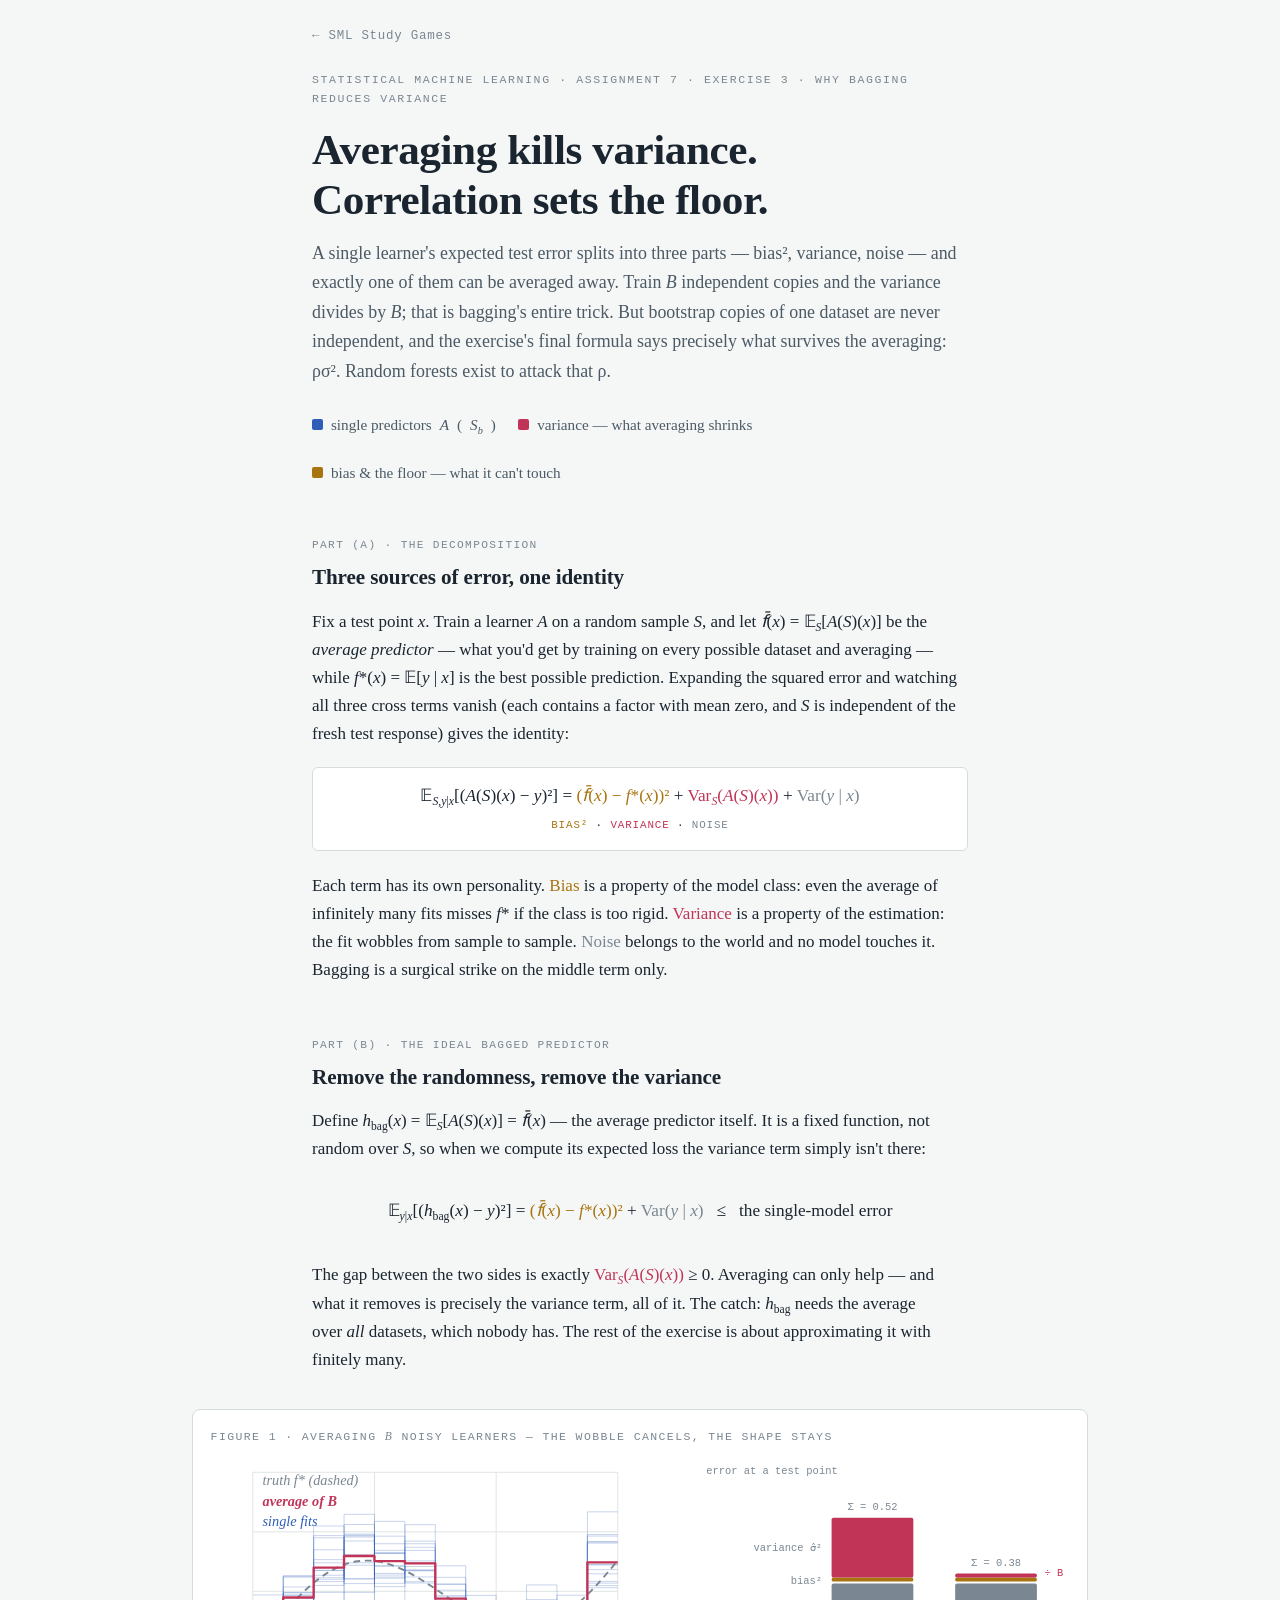
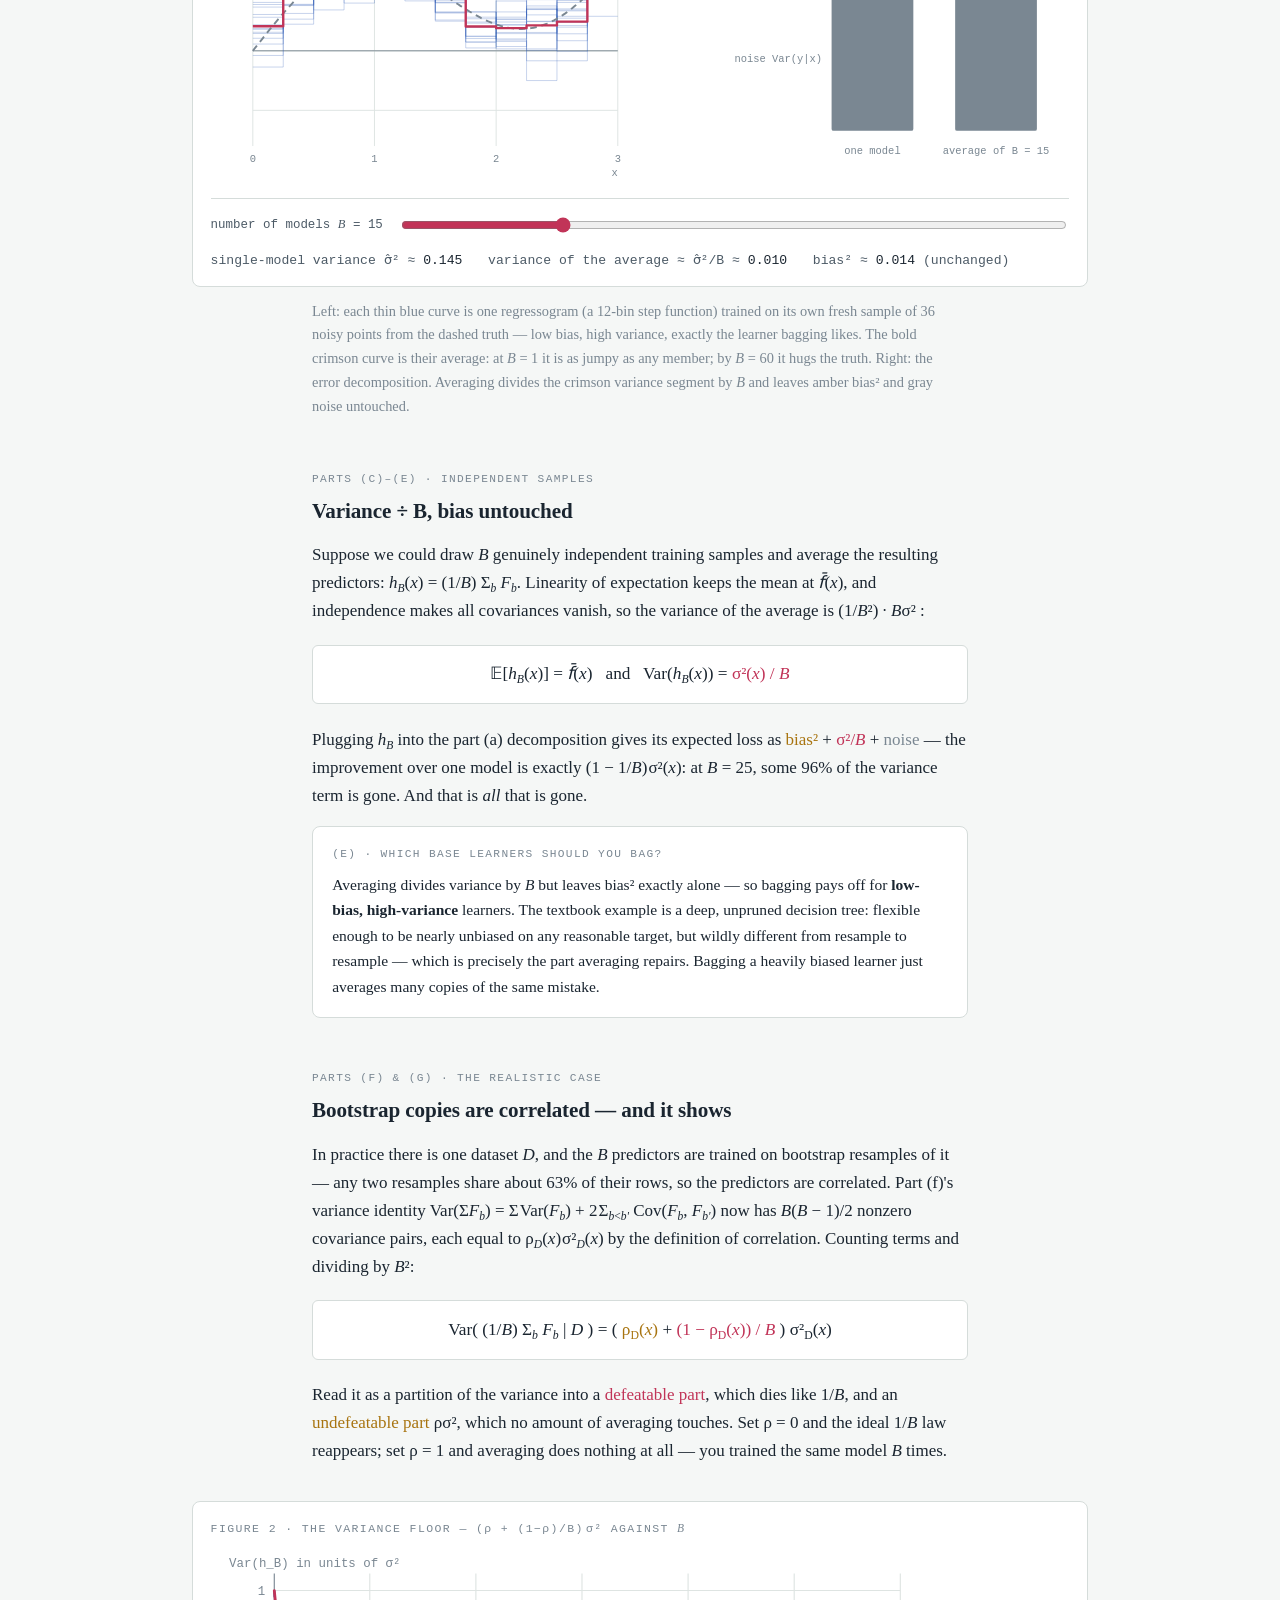
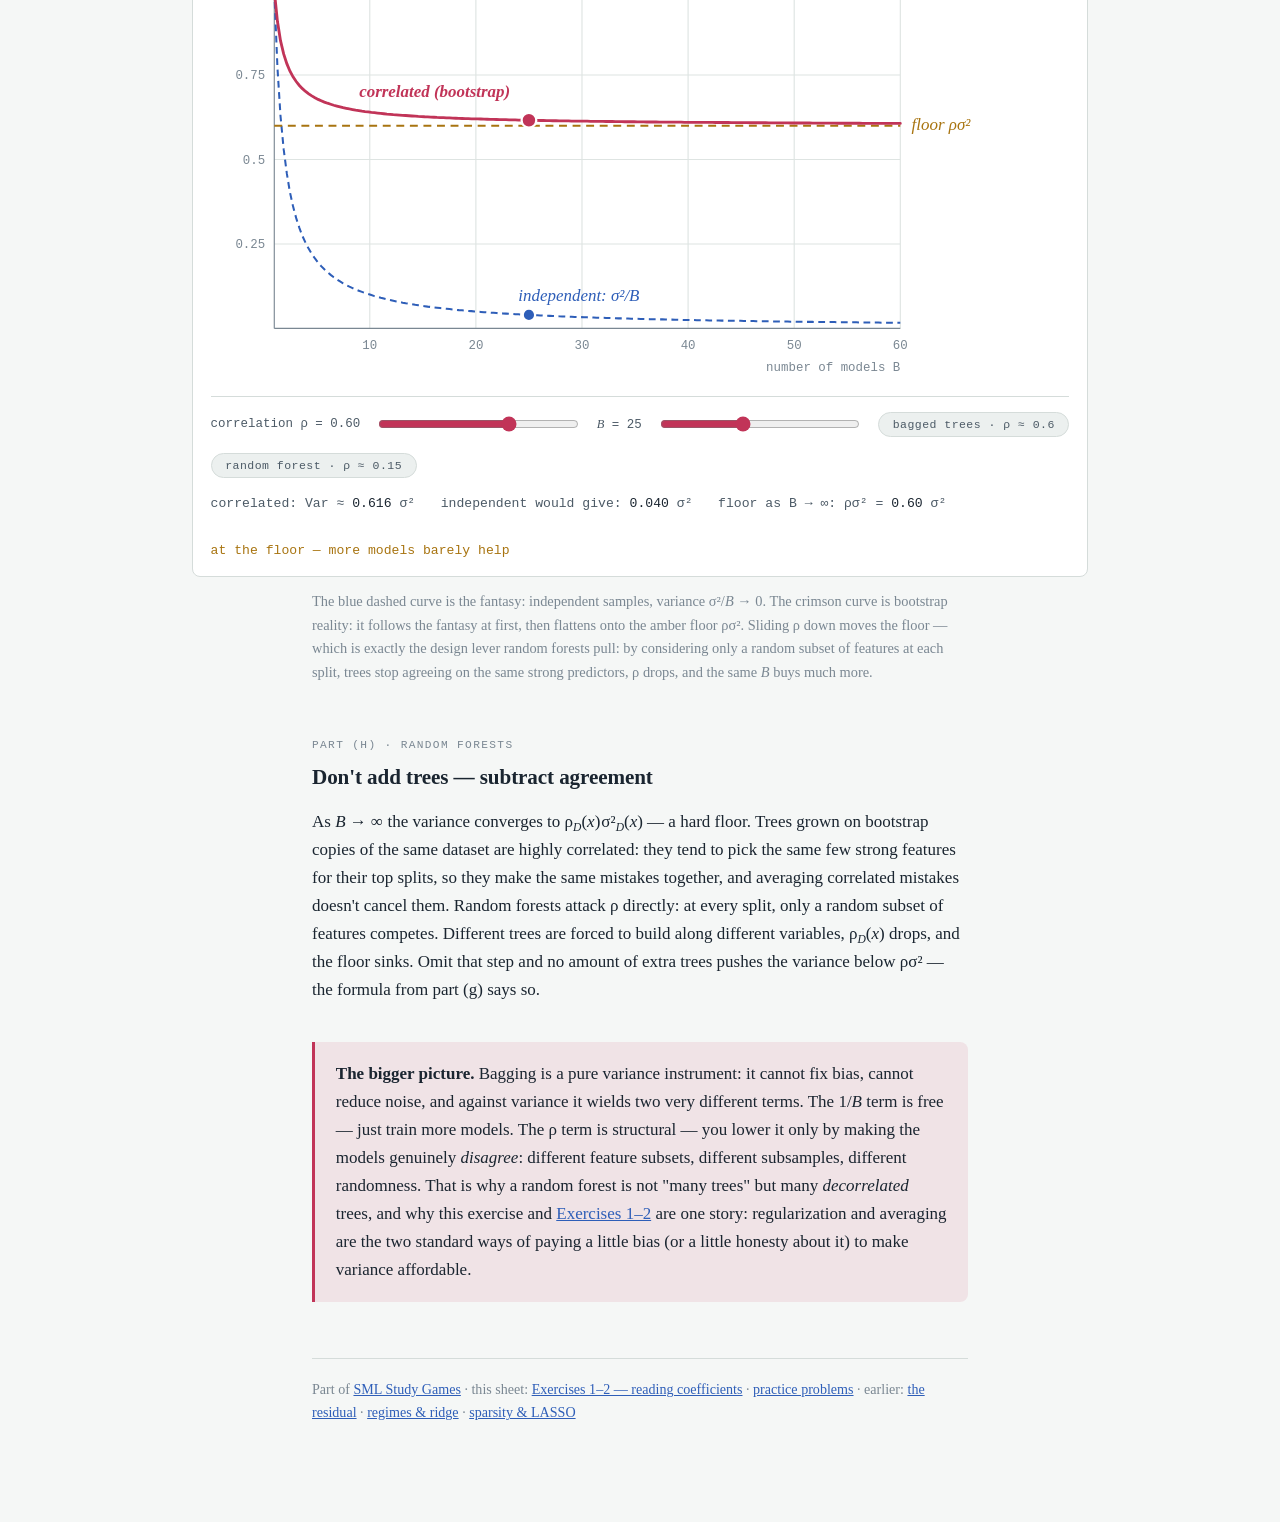
==== bagging.html @ aeeebf22 "Add Assignment 7 explainers: reading coefficients, bagging & variance, and a practice page - coeffic" ====
<!DOCTYPE html>
<html lang="en">
<head>
  <meta charset="UTF-8">
  <meta name="viewport" content="width=device-width, initial-scale=1.0">
  <link rel="icon" href="data:image/svg+xml,<svg xmlns='http://www.w3.org/2000/svg' viewBox='0 0 100 100'><text y='.9em' font-size='90'>🌲</text></svg>">
<title>Bagging &amp; Variance — Why Averaging Works</title>
<style>
  :root {
    --surface: #F5F7F6;
    --surface-2: #ECF0EF;
    --ink: #1A2530;
    --ink-2: #4C5A66;
    --muted: #7A8792;
    --line: #D5DCDA;
    --blue: #2E5EB8;
    --blue-soft: rgba(46, 94, 184, 0.10);
    --crimson: #C13458;
    --crimson-soft: rgba(193, 52, 88, 0.10);
    --amber: #A87410;
    --amber-soft: rgba(168, 116, 16, 0.12);
    --grid: #DEE4E2;
    --card: #FFFFFF;
  }
  @media (prefers-color-scheme: dark) {
    :root {
      --surface: #131B22;
      --surface-2: #0E151B;
      --ink: #E8EDF1;
      --ink-2: #AEBAC4;
      --muted: #7E8B96;
      --line: #2B3843;
      --blue: #4A7BD0;
      --blue-soft: rgba(74, 123, 208, 0.16);
      --crimson: #D05578;
      --crimson-soft: rgba(208, 85, 120, 0.16);
      --amber: #BE8A2F;
      --amber-soft: rgba(190, 138, 47, 0.16);
      --grid: #223039;
      --card: #18222B;
    }
  }
  :root[data-theme="dark"] {
    --surface: #131B22;
    --surface-2: #0E151B;
    --ink: #E8EDF1;
    --ink-2: #AEBAC4;
    --muted: #7E8B96;
    --line: #2B3843;
    --blue: #4A7BD0;
    --blue-soft: rgba(74, 123, 208, 0.16);
    --crimson: #D05578;
    --crimson-soft: rgba(208, 85, 120, 0.16);
    --amber: #BE8A2F;
    --amber-soft: rgba(190, 138, 47, 0.16);
    --grid: #223039;
    --card: #18222B;
  }
  :root[data-theme="light"] {
    --surface: #F5F7F6;
    --surface-2: #ECF0EF;
    --ink: #1A2530;
    --ink-2: #4C5A66;
    --muted: #7A8792;
    --line: #D5DCDA;
    --blue: #2E5EB8;
    --blue-soft: rgba(46, 94, 184, 0.10);
    --crimson: #C13458;
    --crimson-soft: rgba(193, 52, 88, 0.10);
    --amber: #A87410;
    --amber-soft: rgba(168, 116, 16, 0.12);
    --grid: #DEE4E2;
    --card: #FFFFFF;
  }

  html { background: var(--surface); }
  body {
    font-family: Charter, "Bitstream Charter", Cambria, Georgia, serif;
    font-size: 17px;
    line-height: 1.65;
    color: var(--ink);
    background: var(--surface);
    margin: 0;
    padding: 0 1.25rem 6rem;
  }
  .prose { max-width: 41rem; margin: 0 auto; }
  .wide  { max-width: 56rem; margin: 2.2rem auto; }

  .eyebrow {
    font-family: ui-monospace, "SF Mono", Menlo, Consolas, monospace;
    font-size: 0.72rem;
    letter-spacing: 0.14em;
    text-transform: uppercase;
    color: var(--muted);
  }
  header.prose { padding-top: 4.5rem; }
  h1 {
    font-size: clamp(1.9rem, 5vw, 2.7rem);
    line-height: 1.15;
    font-weight: 700;
    margin: 0.5rem 0 0.9rem;
    text-wrap: balance;
    letter-spacing: -0.01em;
  }
  .lede { font-size: 1.12rem; color: var(--ink-2); margin: 0; text-wrap: pretty; }

  h2 {
    font-size: 1.32rem;
    font-weight: 700;
    margin: 3.2rem 0 0.8rem;
    letter-spacing: -0.005em;
    text-wrap: balance;
  }
  h2 .partref {
    font-family: ui-monospace, "SF Mono", Menlo, Consolas, monospace;
    font-size: 0.7rem;
    font-weight: 400;
    letter-spacing: 0.12em;
    text-transform: uppercase;
    color: var(--muted);
    display: block;
    margin-bottom: 0.35rem;
  }
  p { margin: 0 0 1.05rem; text-wrap: pretty; }
  a { color: var(--blue); }

  var, .mi {
    font-style: italic;
    font-family: Charter, "Bitstream Charter", Cambria, Georgia, serif;
    font-weight: 450;
  }
  sup, sub { font-size: 0.68em; line-height: 0; }

  .eq {
    font-size: 1.08rem;
    text-align: center;
    padding: 0.9rem 1rem;
    margin: 1.2rem 0 1.35rem;
    overflow-x: auto;
    white-space: nowrap;
  }
  .eq.boxed {
    background: var(--card);
    border: 1px solid var(--line);
    border-radius: 6px;
  }
  .eq .under {
    display: block;
    white-space: nowrap;
    font-family: ui-monospace, "SF Mono", Menlo, Consolas, monospace;
    font-size: 0.68rem;
    letter-spacing: 0.08em;
    text-transform: uppercase;
    margin-top: 0.4rem;
  }
  .b { color: var(--blue); }
  .c { color: var(--crimson); }
  .a { color: var(--amber); }
  .m { color: var(--muted); }

  .chips { display: flex; gap: 1.4rem; flex-wrap: wrap; margin: 1.6rem 0 0; }
  .chip {
    display: flex; align-items: baseline; gap: 0.5rem;
    font-size: 0.95rem; color: var(--ink-2);
  }
  .chip .dot { width: 0.72em; height: 0.72em; border-radius: 2px; flex: none; align-self: center; }
  .dot.b { background: var(--blue); }
  .dot.c { background: var(--crimson); }
  .dot.a { background: var(--amber); }

  figure { margin: 0; }
  .panel {
    background: var(--card);
    border: 1px solid var(--line);
    border-radius: 8px;
    padding: 1.1rem 1.1rem 0.9rem;
  }
  .fig-title {
    font-family: ui-monospace, "SF Mono", Menlo, Consolas, monospace;
    font-size: 0.72rem;
    letter-spacing: 0.12em;
    text-transform: uppercase;
    color: var(--muted);
    margin: 0 0 0.8rem;
  }
  .fig-title .tn { text-transform: none; }
  .fig-grid { display: grid; grid-template-columns: 1fr 1fr; gap: 1.4rem; }
  @media (max-width: 720px) { .fig-grid { grid-template-columns: 1fr; } }
  .fig-cell svg, .panel > svg { display: block; width: 100%; height: auto; }
  .axis-label {
    font-family: ui-monospace, "SF Mono", Menlo, Consolas, monospace;
    font-size: 11px;
    fill: var(--muted);
  }
  .svg-math { font-family: Charter, Cambria, Georgia, serif; font-style: italic; font-size: 15px; }

  .controls {
    display: flex; align-items: center; gap: 1rem; flex-wrap: wrap;
    margin-top: 1rem; padding-top: 0.9rem;
    border-top: 1px solid var(--line);
  }
  .controls label {
    font-family: ui-monospace, "SF Mono", Menlo, Consolas, monospace;
    font-size: 0.78rem; color: var(--ink-2);
  }
  input[type="range"] { flex: 1 1 8rem; min-width: 7rem; accent-color: var(--crimson); }
  input[type="range"]:focus-visible { outline: 2px solid var(--crimson); outline-offset: 2px; }
  button.preset {
    font-family: ui-monospace, "SF Mono", Menlo, Consolas, monospace;
    font-size: 0.72rem;
    letter-spacing: 0.04em;
    color: var(--ink-2);
    background: var(--surface-2);
    border: 1px solid var(--line);
    border-radius: 999px;
    padding: 0.32rem 0.85rem;
    cursor: pointer;
  }
  button.preset:hover, button.preset:focus-visible { border-color: var(--blue); color: var(--blue); }

  .readouts {
    display: flex; gap: 1.6rem; flex-wrap: wrap;
    font-family: ui-monospace, "SF Mono", Menlo, Consolas, monospace;
    font-size: 0.82rem;
    font-variant-numeric: tabular-nums;
    color: var(--ink-2);
    margin-top: 0.9rem;
  }
  .readouts b { font-weight: 400; color: var(--ink); }
  .flag { color: var(--crimson); opacity: 0; transition: opacity 0.25s; }
  .flag.amber { color: var(--amber); }
  .flag.on { opacity: 1; }
  @media (prefers-reduced-motion: reduce) { .flag { transition: none; } }

  figcaption {
    max-width: 41rem; margin: 0.8rem auto 0;
    font-size: 0.9rem; color: var(--muted); text-wrap: pretty;
  }

  .duo { display: grid; grid-template-columns: 1fr 1fr; gap: 1.1rem; margin: 1.4rem 0; }
  @media (max-width: 720px) { .duo { grid-template-columns: 1fr; } }
  .card {
    background: var(--card);
    border: 1px solid var(--line);
    border-radius: 8px;
    padding: 1.1rem 1.2rem;
    font-size: 0.97rem;
  }
  .card .tag {
    font-family: ui-monospace, "SF Mono", Menlo, Consolas, monospace;
    font-size: 0.7rem; letter-spacing: 0.12em; text-transform: uppercase;
    color: var(--muted); margin: 0 0 0.5rem;
  }
  .card p:last-child { margin-bottom: 0; }

  .takeaway {
    border-left: 3px solid var(--crimson);
    background: var(--crimson-soft);
    border-radius: 0 8px 8px 0;
    padding: 1.1rem 1.3rem;
    margin: 2.4rem 0 0;
  }
  .takeaway p { margin: 0; }

  .backlink {
    max-width: 41rem;
    margin: 1.6rem auto -3rem;
    font-family: ui-monospace, "SF Mono", Menlo, Consolas, monospace;
    font-size: 0.78rem;
    letter-spacing: 0.06em;
  }
  .backlink a { color: var(--muted); text-decoration: none; }
  .backlink a:hover, .backlink a:focus-visible { color: var(--blue); }
  footer.site {
    max-width: 41rem;
    margin: 3.5rem auto 0;
    padding-top: 1.2rem;
    border-top: 1px solid var(--line);
    font-size: 0.88rem;
    color: var(--muted);
  }
  footer.site a { color: var(--blue); }
</style>
</head>
<body>

<nav class="backlink"><a href="./">← SML Study Games</a></nav>

<header class="prose">
  <p class="eyebrow">Statistical Machine Learning · Assignment 7 · Exercise 3 · Why Bagging Reduces Variance</p>
  <h1>Averaging kills variance. Correlation sets the floor.</h1>
  <p class="lede">
    A single learner's expected test error splits into three parts — bias², variance, noise — and
    exactly one of them can be averaged away. Train <var>B</var> independent copies and the
    variance divides by <var>B</var>; that is bagging's entire trick. But bootstrap copies of one
    dataset are never independent, and the exercise's final formula says precisely what survives
    the averaging: ρσ². Random forests exist to attack that ρ.
  </p>
  <div class="chips">
    <span class="chip"><span class="dot b"></span>single predictors <var>A</var>(<var>S<sub>b</sub></var>)</span>
    <span class="chip"><span class="dot c"></span>variance — what averaging shrinks</span>
    <span class="chip"><span class="dot a"></span>bias &amp; the floor — what it can't touch</span>
  </div>
</header>

<section class="prose">
  <h2><span class="partref">Part (a) · the decomposition</span>Three sources of error, one identity</h2>
  <p>
    Fix a test point <var>x</var>. Train a learner <var>A</var> on a random sample <var>S</var>, and
    let <var>f̄</var>(<var>x</var>) = 𝔼<sub><var>S</var></sub>[<var>A</var>(<var>S</var>)(<var>x</var>)]
    be the <em>average predictor</em> — what you'd get by training on every possible dataset and
    averaging — while <var>f</var>*(<var>x</var>) = 𝔼[<var>y</var> | <var>x</var>] is the best
    possible prediction. Expanding the squared error and watching all three cross terms vanish
    (each contains a factor with mean zero, and <var>S</var> is independent of the fresh test
    response) gives the identity:
  </p>
  <p class="eq boxed">
    𝔼<sub><var>S</var>,<var>y</var>|<var>x</var></sub>[(<var>A</var>(<var>S</var>)(<var>x</var>) − <var>y</var>)²]
    &#61; <span class="a">(<var>f̄</var>(<var>x</var>) − <var>f</var>*(<var>x</var>))²</span>
    + <span class="c">Var<sub><var>S</var></sub>(<var>A</var>(<var>S</var>)(<var>x</var>))</span>
    + <span class="m">Var(<var>y</var> | <var>x</var>)</span>
    <span class="under"><span class="a">bias²</span> · <span class="c">variance</span> · <span class="m">noise</span></span>
  </p>
  <p>
    Each term has its own personality. <span class="a">Bias</span> is a property of the model
    class: even the average of infinitely many fits misses <var>f</var>* if the class is too rigid.
    <span class="c">Variance</span> is a property of the estimation: the fit wobbles from sample to
    sample. <span class="m">Noise</span> belongs to the world and no model touches it. Bagging is a
    surgical strike on the middle term only.
  </p>
</section>

<section class="prose">
  <h2><span class="partref">Part (b) · the ideal bagged predictor</span>Remove the randomness, remove the variance</h2>
  <p>
    Define <var>h</var><sub>bag</sub>(<var>x</var>) = 𝔼<sub><var>S</var></sub>[<var>A</var>(<var>S</var>)(<var>x</var>)] = <var>f̄</var>(<var>x</var>) —
    the average predictor itself. It is a fixed function, not random over <var>S</var>, so when we
    compute its expected loss the variance term simply isn't there:
  </p>
  <p class="eq">𝔼<sub><var>y</var>|<var>x</var></sub>[(<var>h</var><sub>bag</sub>(<var>x</var>) − <var>y</var>)²] &#61; <span class="a">(<var>f̄</var>(<var>x</var>) − <var>f</var>*(<var>x</var>))²</span> + <span class="m">Var(<var>y</var> | <var>x</var>)</span> &nbsp;&nbsp;≤&nbsp;&nbsp; the single-model error</p>
  <p>
    The gap between the two sides is exactly <span class="c">Var<sub><var>S</var></sub>(<var>A</var>(<var>S</var>)(<var>x</var>))</span> ≥ 0.
    Averaging can only help — and what it removes is precisely the variance term, all of it. The
    catch: <var>h</var><sub>bag</sub> needs the average over <em>all</em> datasets, which nobody
    has. The rest of the exercise is about approximating it with finitely many.
  </p>
</section>

<figure class="wide">
  <div class="panel">
    <p class="fig-title">Figure 1 · averaging <span class="tn"><var>B</var></span> noisy learners — the wobble cancels, the shape stays</p>
    <div class="fig-grid">
      <div class="fig-cell"><svg id="ens-svg" viewBox="0 0 440 340" role="img" aria-label="Many thin blue step-function fits to noisy data around a smooth dashed truth curve, with their bold crimson average much closer to the truth"></svg></div>
      <div class="fig-cell"><svg id="bar-svg" viewBox="0 0 440 340" role="img" aria-label="Stacked error bars for a single model versus the average of B models: noise and squared bias unchanged, the variance segment divided by B"></svg></div>
    </div>
    <div class="controls">
      <label for="bslider">number of models <var>B</var> = <span id="bval">15</span></label>
      <input type="range" id="bslider" min="1" max="60" step="1" value="15" aria-label="number of averaged models B">
    </div>
    <div class="readouts">
      <span>single-model variance σ̂² ≈ <b id="sig2val">–</b></span>
      <span>variance of the average ≈ σ̂²/B ≈ <b id="sigBval">–</b></span>
      <span>bias² ≈ <b id="bias2val">–</b> (unchanged)</span>
    </div>
  </div>
  <figcaption>
    Left: each thin blue curve is one regressogram (a 12-bin step function) trained on its own
    fresh sample of 36 noisy points from the dashed truth — low bias, high variance, exactly the
    learner bagging likes. The bold crimson curve is their average: at <var>B</var> = 1 it is as
    jumpy as any member; by <var>B</var> = 60 it hugs the truth. Right: the error decomposition.
    Averaging divides the crimson variance segment by <var>B</var> and leaves amber bias² and gray
    noise untouched.
  </figcaption>
</figure>

<section class="prose">
  <h2><span class="partref">Parts (c)–(e) · independent samples</span>Variance ÷ B, bias untouched</h2>
  <p>
    Suppose we could draw <var>B</var> genuinely independent training samples and average the
    resulting predictors: <var>h<sub>B</sub></var>(<var>x</var>) = (1/<var>B</var>) Σ<sub><var>b</var></sub> <var>F<sub>b</sub></var>.
    Linearity of expectation keeps the mean at <var>f̄</var>(<var>x</var>), and independence makes
    all covariances vanish, so the variance of the average is (1/<var>B</var>²) · <var>B</var>σ² :
  </p>
  <p class="eq boxed">
    𝔼[<var>h<sub>B</sub></var>(<var>x</var>)] &#61; <var>f̄</var>(<var>x</var>)
    &nbsp;&nbsp;and&nbsp;&nbsp;
    Var(<var>h<sub>B</sub></var>(<var>x</var>)) &#61; <span class="c">σ²(<var>x</var>) / <var>B</var></span>
  </p>
  <p>
    Plugging <var>h<sub>B</sub></var> into the part (a) decomposition gives its expected loss as
    <span class="a">bias²</span> + <span class="c">σ²/<var>B</var></span> + <span class="m">noise</span> —
    the improvement over one model is exactly (1 − 1/<var>B</var>)&#8202;σ²(<var>x</var>): at
    <var>B</var> = 25, some 96% of the variance term is gone. And that is <em>all</em> that is
    gone.
  </p>
  <div class="card">
    <p class="tag">(e) · which base learners should you bag?</p>
    <p>
      Averaging divides variance by <var>B</var> but leaves bias² exactly alone — so bagging pays
      off for <strong>low-bias, high-variance</strong> learners. The textbook example is a deep,
      unpruned decision tree: flexible enough to be nearly unbiased on any reasonable target, but
      wildly different from resample to resample — which is precisely the part averaging repairs.
      Bagging a heavily biased learner just averages many copies of the same mistake.
    </p>
  </div>
</section>

<section class="prose">
  <h2><span class="partref">Parts (f) &amp; (g) · the realistic case</span>Bootstrap copies are correlated — and it shows</h2>
  <p>
    In practice there is one dataset <var>D</var>, and the <var>B</var> predictors are trained on
    bootstrap resamples of it — any two resamples share about 63% of their rows, so the predictors
    are correlated. Part (f)'s variance identity
    Var(Σ<var>F<sub>b</sub></var>) = Σ&#8202;Var(<var>F<sub>b</sub></var>) + 2&#8202;Σ<sub><var>b</var>&lt;<var>b'</var></sub> Cov(<var>F<sub>b</sub></var>, <var>F<sub>b'</sub></var>)
    now has <var>B</var>(<var>B</var> − 1)/2 nonzero covariance pairs, each equal to
    ρ<sub><var>D</var></sub>(<var>x</var>)&#8202;σ²<sub><var>D</var></sub>(<var>x</var>) by the definition of correlation.
    Counting terms and dividing by <var>B</var>²:
  </p>
  <p class="eq boxed">
    Var( (1/<var>B</var>) Σ<sub><var>b</var></sub> <var>F<sub>b</sub></var> | <var>D</var> )
    &#61; ( <span class="a">ρ<sub>D</sub>(<var>x</var>)</span> + <span class="c">(1 − ρ<sub>D</sub>(<var>x</var>)) / <var>B</var></span> ) σ²<sub>D</sub>(<var>x</var>)
  </p>
  <p>
    Read it as a partition of the variance into a <span class="c">defeatable part</span>, which
    dies like 1/<var>B</var>, and an <span class="a">undefeatable part</span> ρσ², which no amount
    of averaging touches. Set ρ = 0 and the ideal 1/<var>B</var> law reappears; set ρ = 1 and
    averaging does nothing at all — you trained the same model <var>B</var> times.
  </p>
</section>

<figure class="wide">
  <div class="panel">
    <p class="fig-title">Figure 2 · the variance floor — <span class="tn">(ρ + (1−ρ)/B)&#8202;σ²</span> against <span class="tn"><var>B</var></span></p>
    <svg id="floor-svg" viewBox="0 0 760 380" role="img" aria-label="Variance of the bagged average against the number of models: the crimson correlated curve flattens onto an amber dashed floor at rho sigma squared, while the blue dashed independent curve continues toward zero"></svg>
    <div class="controls">
      <label for="rhoslider">correlation ρ = <span id="rhoval">0.60</span></label>
      <input type="range" id="rhoslider" min="0" max="0.9" step="0.05" value="0.6" aria-label="correlation between predictors">
      <label for="b2slider"><var>B</var> = <span id="b2val">25</span></label>
      <input type="range" id="b2slider" min="1" max="60" step="1" value="25" aria-label="number of models B">
      <button class="preset" id="preTrees">bagged trees · ρ ≈ 0.6</button>
      <button class="preset" id="preForest">random forest · ρ ≈ 0.15</button>
    </div>
    <div class="readouts">
      <span>correlated: Var ≈ <b id="corrval">–</b> σ²</span>
      <span>independent would give: <b id="indval">–</b> σ²</span>
      <span>floor as B → ∞: ρσ² = <b id="floorval">–</b> σ²</span>
      <span class="flag amber" id="floorflag">at the floor — more models barely help</span>
    </div>
  </div>
  <figcaption>
    The blue dashed curve is the fantasy: independent samples, variance σ²/<var>B</var> → 0. The
    crimson curve is bootstrap reality: it follows the fantasy at first, then flattens onto the
    amber floor ρσ². Sliding ρ down moves the floor — which is exactly the design lever random
    forests pull: by considering only a random subset of features at each split, trees stop
    agreeing on the same strong predictors, ρ drops, and the same <var>B</var> buys much more.
  </figcaption>
</figure>

<section class="prose">
  <h2><span class="partref">Part (h) · random forests</span>Don't add trees — subtract agreement</h2>
  <p>
    As <var>B</var> → ∞ the variance converges to ρ<sub><var>D</var></sub>(<var>x</var>)&#8202;σ²<sub><var>D</var></sub>(<var>x</var>) —
    a hard floor. Trees grown on bootstrap copies of the same dataset are highly correlated: they
    tend to pick the same few strong features for their top splits, so they make the same
    mistakes together, and averaging correlated mistakes doesn't cancel them. Random forests
    attack ρ directly: at every split, only a random subset of features competes. Different trees
    are forced to build along different variables, ρ<sub><var>D</var></sub>(<var>x</var>) drops,
    and the floor sinks. Omit that step and no amount of extra trees pushes the variance below
    ρσ² — the formula from part (g) says so.
  </p>
  <div class="takeaway">
    <p>
      <strong>The bigger picture.</strong> Bagging is a pure variance instrument: it cannot fix
      bias, cannot reduce noise, and against variance it wields two very different terms. The
      1/<var>B</var> term is free — just train more models. The ρ term is structural — you lower
      it only by making the models genuinely <em>disagree</em>: different feature subsets,
      different subsamples, different randomness. That is why a random forest is not "many trees"
      but many <em>decorrelated</em> trees, and why this exercise and
      <a href="coefficients.html">Exercises 1–2</a> are one story: regularization and averaging
      are the two standard ways of paying a little bias (or a little honesty about it) to make
      variance affordable.
    </p>
  </div>
</section>

<script>
(function () {
  var NS = "http://www.w3.org/2000/svg";
  function el(parent, tag, attrs) {
    var e = document.createElementNS(NS, tag);
    for (var k in attrs) e.setAttribute(k, attrs[k]);
    parent.appendChild(e);
    return e;
  }
  function txt(parent, x, y, s, attrs) {
    attrs = attrs || {};
    attrs.x = x; attrs.y = y;
    if (!attrs["class"]) attrs["class"] = "svg-math";
    var t = el(parent, "text", attrs);
    t.textContent = s;
    return t;
  }

  /* ---------- deterministic RNG ---------- */
  var seed = 42 >>> 0;
  function rnd() { seed = (seed * 1664525 + 1013904223) >>> 0; return seed / 4294967296; }
  function gauss() {
    var u = Math.max(rnd(), 1e-9), v = rnd();
    return Math.sqrt(-2 * Math.log(u)) * Math.cos(2 * Math.PI * v);
  }

  /* ---------- Figure 1: ensemble of regressograms ---------- */
  var f = function (x) { return Math.sin(2 * x) + 0.6 * x; };
  var SIGMA = 0.6, NPT = 36, BINS = 12, NMODELS = 60, XMAX = 3;

  function trainOne() {
    var sums = [], cnts = [];
    for (var k = 0; k < BINS; k++) { sums.push(0); cnts.push(0); }
    for (var i = 0; i < NPT; i++) {
      var x = rnd() * XMAX;
      var y = f(x) + SIGMA * gauss();
      var k2 = Math.min(BINS - 1, Math.floor(x / XMAX * BINS));
      sums[k2] += y; cnts[k2]++;
    }
    var vals = [];
    for (k = 0; k < BINS; k++) vals.push(cnts[k] ? sums[k] / cnts[k] : null);
    for (k = 0; k < BINS; k++) {
      if (vals[k] === null) {
        for (var off = 1; off < BINS; off++) {
          if (k - off >= 0 && vals[k - off] !== null) { vals[k] = vals[k - off]; break; }
          if (k + off < BINS && vals[k + off] !== null) { vals[k] = vals[k + off]; break; }
        }
      }
    }
    return vals;
  }
  var MODELS = [];
  for (var mI = 0; mI < NMODELS; mI++) MODELS.push(trainOne());

  // empirical stats across all 60 models
  var meanAll = [];
  for (var k = 0; k < BINS; k++) {
    var s = 0;
    for (mI = 0; mI < NMODELS; mI++) s += MODELS[mI][k];
    meanAll.push(s / NMODELS);
  }
  var sig2 = 0;
  for (k = 0; k < BINS; k++) {
    var vv = 0;
    for (mI = 0; mI < NMODELS; mI++) vv += Math.pow(MODELS[mI][k] - meanAll[k], 2);
    sig2 += vv / (NMODELS - 1);
  }
  sig2 /= BINS;
  var bias2 = 0, DENSE = 240;
  for (var i = 0; i < DENSE; i++) {
    var xx = (i + 0.5) / DENSE * XMAX;
    var kk = Math.min(BINS - 1, Math.floor(xx / XMAX * BINS));
    bias2 += Math.pow(meanAll[kk] - f(xx), 2);
  }
  bias2 /= DENSE;
  var noise = SIGMA * SIGMA;

  var esvg = document.getElementById("ens-svg");
  var W = 440, H = 340, m = { l: 44, r: 12, t: 14, b: 38 };
  var pw = W - m.l - m.r, ph = H - m.t - m.b;
  var YLO = -1.6, YHI2 = 3.0;
  function ex(x) { return m.l + (x / XMAX) * pw; }
  function ey(y) { return m.t + (1 - (y - YLO) / (YHI2 - YLO)) * ph; }

  for (var g = 0; g <= 3; g++) el(esvg, "line", { x1: ex(g), y1: m.t, x2: ex(g), y2: H - m.b, stroke: "var(--grid)", "stroke-width": 1 });
  for (g = -1; g <= 3; g++) el(esvg, "line", { x1: m.l, y1: ey(g), x2: W - m.r, y2: ey(g), stroke: "var(--grid)", "stroke-width": 1 });
  el(esvg, "line", { x1: m.l, y1: ey(0), x2: W - m.r, y2: ey(0), stroke: "var(--muted)", "stroke-width": 1 });
  for (g = 0; g <= 3; g++) txt(esvg, ex(g), H - m.b + 17, g, { "class": "axis-label", "text-anchor": "middle" });
  txt(esvg, W - m.r, H - 6, "x", { "class": "axis-label", "text-anchor": "end" });

  function stepPath(vals) {
    var d = "";
    for (var k3 = 0; k3 < BINS; k3++) {
      var x0 = ex(k3 * XMAX / BINS), x1 = ex((k3 + 1) * XMAX / BINS), yv = ey(vals[k3]);
      d += (k3 ? "L" + x0.toFixed(1) + "," + yv.toFixed(1) : "M" + x0.toFixed(1) + "," + yv.toFixed(1));
      d += "L" + x1.toFixed(1) + "," + yv.toFixed(1);
    }
    return d;
  }
  var modelPaths = MODELS.map(function (vals) {
    return el(esvg, "path", { d: stepPath(vals), fill: "none", stroke: "var(--blue)", "stroke-width": 1, "stroke-opacity": 0.28 });
  });
  var td = "";
  for (i = 0; i <= 160; i++) {
    var xt = i / 160 * XMAX;
    td += (i ? "L" : "M") + ex(xt).toFixed(1) + "," + ey(f(xt)).toFixed(1);
  }
  el(esvg, "path", { d: td, fill: "none", stroke: "var(--muted)", "stroke-width": 2, "stroke-dasharray": "7 5" });
  var avgPath = el(esvg, "path", { fill: "none", stroke: "var(--crimson)", "stroke-width": 2.5, "stroke-linejoin": "round" });
  txt(esvg, ex(0.08), ey(2.78), "truth f* (dashed)", { fill: "var(--muted)", "font-size": "13" });
  txt(esvg, ex(0.08), ey(2.44), "average of B", { fill: "var(--crimson)", "font-size": "13", "font-weight": "bold" });
  txt(esvg, ex(0.08), ey(2.10), "single fits", { fill: "var(--blue)", "font-size": "13" });

  /* right cell: stacked decomposition bars */
  var bsvg = document.getElementById("bar-svg");
  var bm = { l: 150, t: 30, b: 52 };
  var bph = H - bm.t - bm.b;
  var TOT = noise + bias2 + sig2;
  var YMAXB = TOT * 1.14;
  function by(v) { return bm.t + (1 - v / YMAXB) * bph; }
  var colX = [190, 320], colW = 86;
  var GAP = 2;

  function stack(cx, segs, labelSide) {
    var acc = 0, rects = [];
    segs.forEach(function (sg, idx) {
      var y0 = by(acc), y1 = by(acc + sg.v);
      var r = el(bsvg, "rect", {
        x: cx, width: colW,
        y: y1 + (idx < segs.length - 1 ? 0 : 0),
        height: Math.max(0.8, y0 - y1 - (idx < segs.length - 1 ? GAP : 0)),
        fill: sg.fill, rx: 2
      });
      rects.push({ rect: r, seg: sg, mid: (y0 + y1) / 2 });
      acc += sg.v;
    });
    return rects;
  }
  var col1 = stack(colX[0], [
    { v: noise, fill: "var(--muted)", name: "noise Var(y|x)" },
    { v: bias2, fill: "var(--amber)", name: "bias²" },
    { v: sig2, fill: "var(--crimson)", name: "variance σ̂²" }
  ]);
  col1.forEach(function (r) {
    txt(bsvg, colX[0] - 10, r.mid + 4, r.seg.name, { "class": "axis-label", "text-anchor": "end" });
  });
  var col2Segs = [
    { v: noise, fill: "var(--muted)" },
    { v: bias2, fill: "var(--amber)" },
    { v: sig2, fill: "var(--crimson)" }
  ];
  var col2 = stack(colX[1], col2Segs);
  var varLab2 = txt(bsvg, colX[1] + colW + 8, 0, "", { "class": "axis-label", style: "fill: var(--crimson);" });
  var tot1Lab = txt(bsvg, colX[0] + colW / 2, by(TOT) - 8, "", { "class": "axis-label", "text-anchor": "middle" });
  var tot2Lab = txt(bsvg, colX[1] + colW / 2, 0, "", { "class": "axis-label", "text-anchor": "middle" });
  txt(bsvg, colX[0] + colW / 2, H - 30, "one model", { "class": "axis-label", "text-anchor": "middle" });
  var col2Cap = txt(bsvg, colX[1] + colW / 2, H - 30, "average of B", { "class": "axis-label", "text-anchor": "middle" });
  txt(bsvg, colX[0] - 132, 16, "error at a test point", { "class": "axis-label" });

  var bSlider = document.getElementById("bslider");
  var bEl = document.getElementById("bval");
  var sig2El = document.getElementById("sig2val"), sigBEl = document.getElementById("sigBval"), bias2El = document.getElementById("bias2val");

  function renderEns() {
    var B = parseInt(bSlider.value, 10);
    bEl.textContent = B;
    modelPaths.forEach(function (p, idx) { p.setAttribute("visibility", idx < B ? "visible" : "hidden"); });
    var avg = [];
    for (var k4 = 0; k4 < BINS; k4++) {
      var s2 = 0;
      for (var b = 0; b < B; b++) s2 += MODELS[b][k4];
      avg.push(s2 / B);
    }
    avgPath.setAttribute("d", stepPath(avg));
    // right bars
    var vB = sig2 / B, accTop = noise + bias2 + vB;
    var y0 = by(noise + bias2), y1 = by(accTop);
    col2[2].rect.setAttribute("y", y1);
    col2[2].rect.setAttribute("height", Math.max(0.8, y0 - y1));
    var labY = Math.min((y0 + y1) / 2 + 4, y0 - 2);
    varLab2.setAttribute("y", labY);
    varLab2.textContent = "÷ B";
    tot1Lab.textContent = "Σ = " + TOT.toFixed(2);
    tot2Lab.setAttribute("y", by(accTop) - 8);
    tot2Lab.textContent = "Σ = " + accTop.toFixed(2);
    col2Cap.textContent = "average of B = " + B;
    sig2El.textContent = sig2.toFixed(3);
    sigBEl.textContent = vB.toFixed(3);
    bias2El.textContent = bias2.toFixed(3);
  }
  bSlider.addEventListener("input", renderEns);
  renderEns();

  /* ---------- Figure 2: the variance floor ---------- */
  var fsvg = document.getElementById("floor-svg");
  var FW = 760, FH = 380, fm = { l: 56, r: 150, t: 20, b: 46 };
  var fpw = FW - fm.l - fm.r, fph = FH - fm.t - fm.b;
  var BMAX = 60;
  function fx(B) { return fm.l + ((B - 1) / (BMAX - 1)) * fpw; }
  function fy(v) { return fm.t + (1 - v / 1.05) * fph; }

  [0.25, 0.5, 0.75, 1].forEach(function (v) {
    el(fsvg, "line", { x1: fm.l, y1: fy(v), x2: FW - fm.r, y2: fy(v), stroke: "var(--grid)", "stroke-width": 1 });
    txt(fsvg, fm.l - 8, fy(v) + 4, v, { "class": "axis-label", "text-anchor": "end" });
  });
  [10, 20, 30, 40, 50, 60].forEach(function (B) {
    el(fsvg, "line", { x1: fx(B), y1: fm.t, x2: fx(B), y2: FH - fm.b, stroke: "var(--grid)", "stroke-width": 1 });
    txt(fsvg, fx(B), FH - fm.b + 18, B, { "class": "axis-label", "text-anchor": "middle" });
  });
  el(fsvg, "line", { x1: fm.l, y1: fy(0), x2: FW - fm.r, y2: fy(0), stroke: "var(--muted)", "stroke-width": 1 });
  el(fsvg, "line", { x1: fm.l, y1: fm.t, x2: fm.l, y2: FH - fm.b, stroke: "var(--muted)", "stroke-width": 1 });
  txt(fsvg, FW - fm.r, FH - 8, "number of models B", { "class": "axis-label", "text-anchor": "end" });
  txt(fsvg, fm.l - 40, fm.t - 6, "Var(h_B) in units of σ²", { "class": "axis-label" });

  var indPath = el(fsvg, "path", { fill: "none", stroke: "var(--blue)", "stroke-width": 1.8, "stroke-dasharray": "6 4" });
  var floorLine = el(fsvg, "line", { stroke: "var(--amber)", "stroke-width": 1.8, "stroke-dasharray": "7 5" });
  var corrPath = el(fsvg, "path", { fill: "none", stroke: "var(--crimson)", "stroke-width": 2.5, "stroke-linecap": "round" });
  var corrDot = el(fsvg, "circle", { r: 6.5, fill: "var(--crimson)", stroke: "var(--card)", "stroke-width": 2 });
  var indDot = el(fsvg, "circle", { r: 5.5, fill: "var(--blue)", stroke: "var(--card)", "stroke-width": 2 });
  var corrLab = txt(fsvg, 0, 0, "correlated (bootstrap)", { fill: "var(--crimson)", "font-size": "13", "font-weight": "bold" });
  var indLab = txt(fsvg, 0, 0, "independent: σ²/B", { fill: "var(--blue)", "font-size": "13" });
  var floorLab = txt(fsvg, 0, 0, "floor ρσ²", { fill: "var(--amber)", "font-size": "13" });

  var rhoS = document.getElementById("rhoslider"), b2S = document.getElementById("b2slider");
  var rhoEl = document.getElementById("rhoval"), b2El = document.getElementById("b2val");
  var corrEl = document.getElementById("corrval"), indEl = document.getElementById("indval"), floorEl = document.getElementById("floorval");
  var floorFlag = document.getElementById("floorflag");

  function vcorr(rho, B) { return rho + (1 - rho) / B; }

  function renderFloor() {
    var rho = parseFloat(rhoS.value), B = parseInt(b2S.value, 10);
    rhoEl.textContent = rho.toFixed(2);
    b2El.textContent = B;
    var dC = "", dI = "";
    for (var i2 = 0; i2 <= 200; i2++) {
      var Bx = 1 + (i2 / 200) * (BMAX - 1);
      dC += (i2 ? "L" : "M") + fx(Bx).toFixed(1) + "," + fy(vcorr(rho, Bx)).toFixed(1);
      dI += (i2 ? "L" : "M") + fx(Bx).toFixed(1) + "," + fy(1 / Bx).toFixed(1);
    }
    corrPath.setAttribute("d", dC);
    indPath.setAttribute("d", dI);
    floorLine.setAttribute("x1", fm.l); floorLine.setAttribute("x2", FW - fm.r);
    floorLine.setAttribute("y1", fy(rho)); floorLine.setAttribute("y2", fy(rho));
    floorLine.setAttribute("visibility", rho > 0.02 ? "visible" : "hidden");
    corrDot.setAttribute("cx", fx(B)); corrDot.setAttribute("cy", fy(vcorr(rho, B)));
    indDot.setAttribute("cx", fx(B)); indDot.setAttribute("cy", fy(1 / B));
    corrLab.setAttribute("x", fx(9));
    corrLab.setAttribute("y", fy(vcorr(rho, 9)) - 12);
    indLab.setAttribute("x", fx(24));
    indLab.setAttribute("y", fy(1 / 24) - 12);
    floorLab.setAttribute("x", FW - fm.r + 10);
    floorLab.setAttribute("y", fy(rho) + 4);
    floorLab.setAttribute("visibility", rho > 0.02 ? "visible" : "hidden");
    corrEl.textContent = vcorr(rho, B).toFixed(3);
    indEl.textContent = (1 / B).toFixed(3);
    floorEl.textContent = rho.toFixed(2);
    floorFlag.classList.toggle("on", rho > 0.02 && (1 - rho) / B < 0.05 * Math.max(rho, 0.1));
  }
  rhoS.addEventListener("input", renderFloor);
  b2S.addEventListener("input", renderFloor);
  document.getElementById("preTrees").addEventListener("click", function () { rhoS.value = 0.6; renderFloor(); });
  document.getElementById("preForest").addEventListener("click", function () { rhoS.value = 0.15; renderFloor(); });
  renderFloor();
})();
</script>
<footer class="site prose">Part of <a href="./">SML Study Games</a> · this sheet: <a href="coefficients.html">Exercises 1–2 — reading coefficients</a> · <a href="practice7.html">practice problems</a> · earlier: <a href="residual.html">the residual</a> · <a href="regimes.html">regimes &amp; ridge</a> · <a href="lasso.html">sparsity &amp; LASSO</a></footer>
</body>
</html>
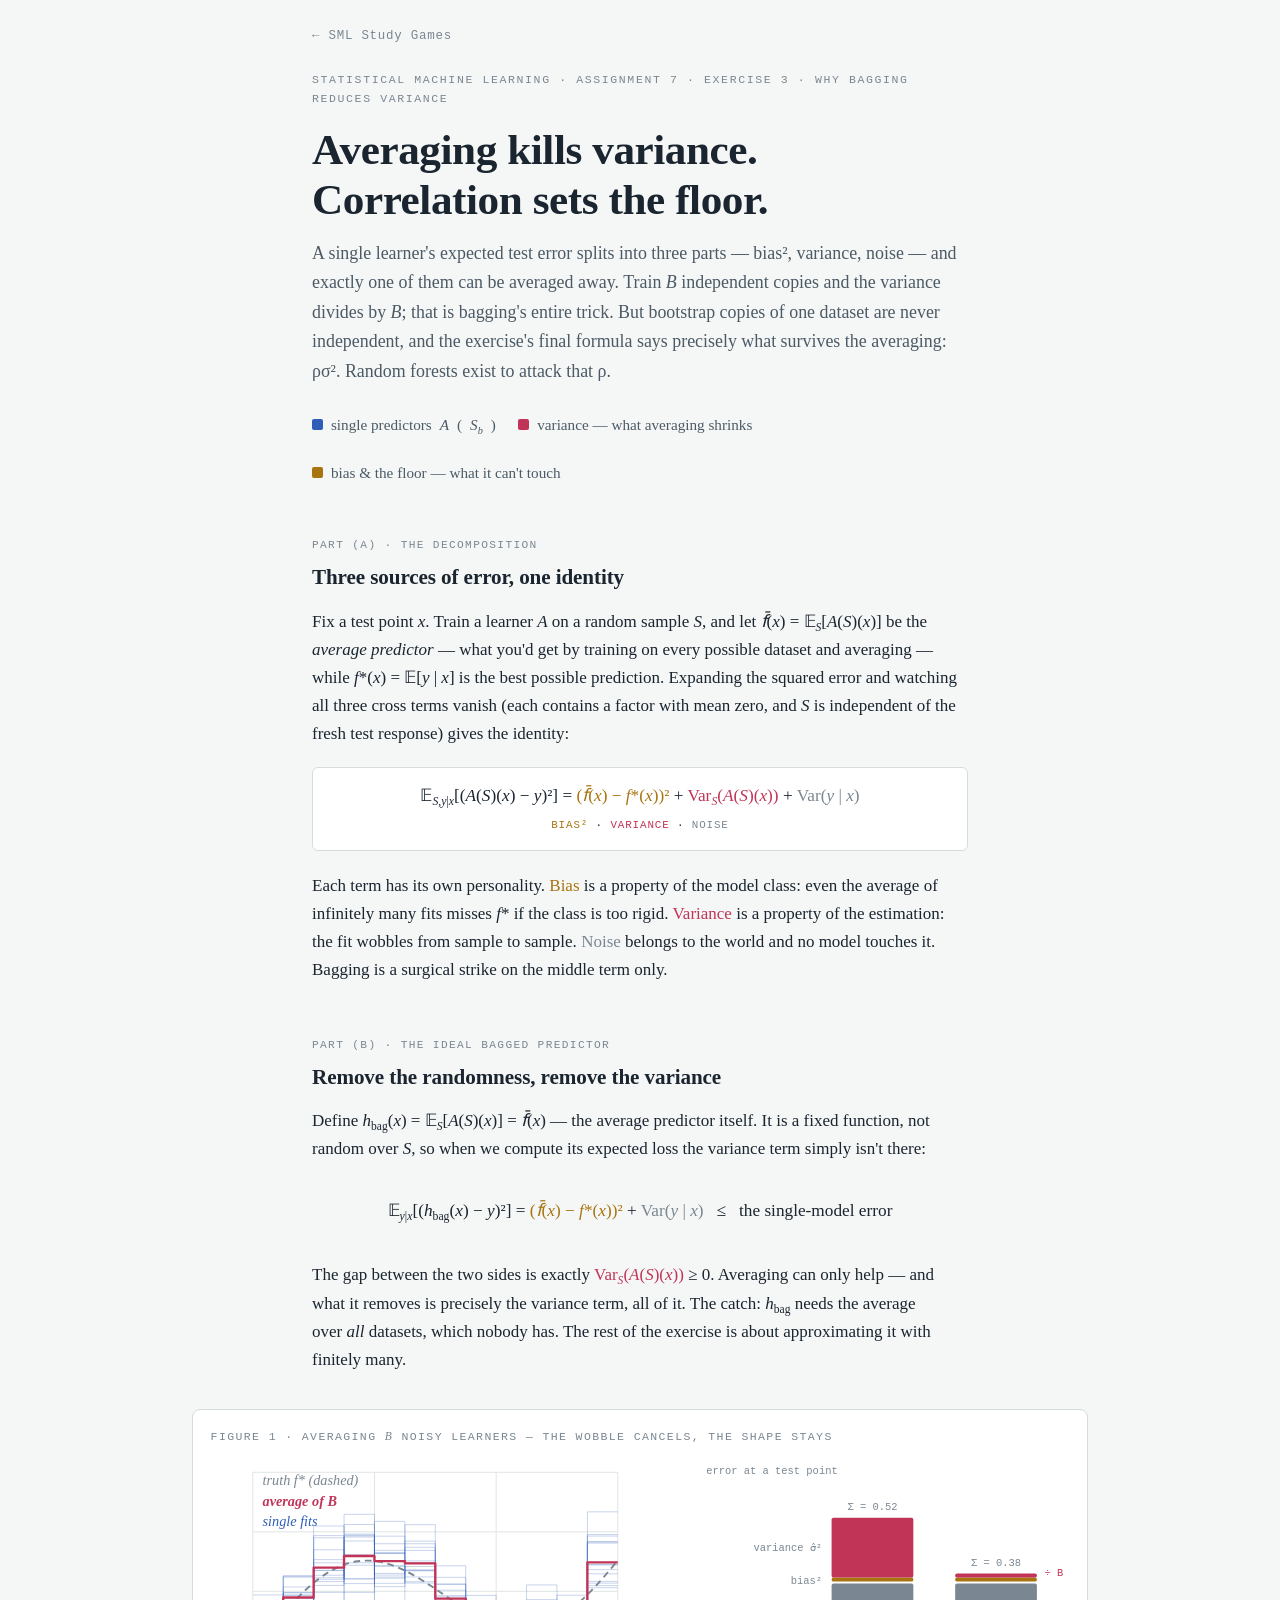
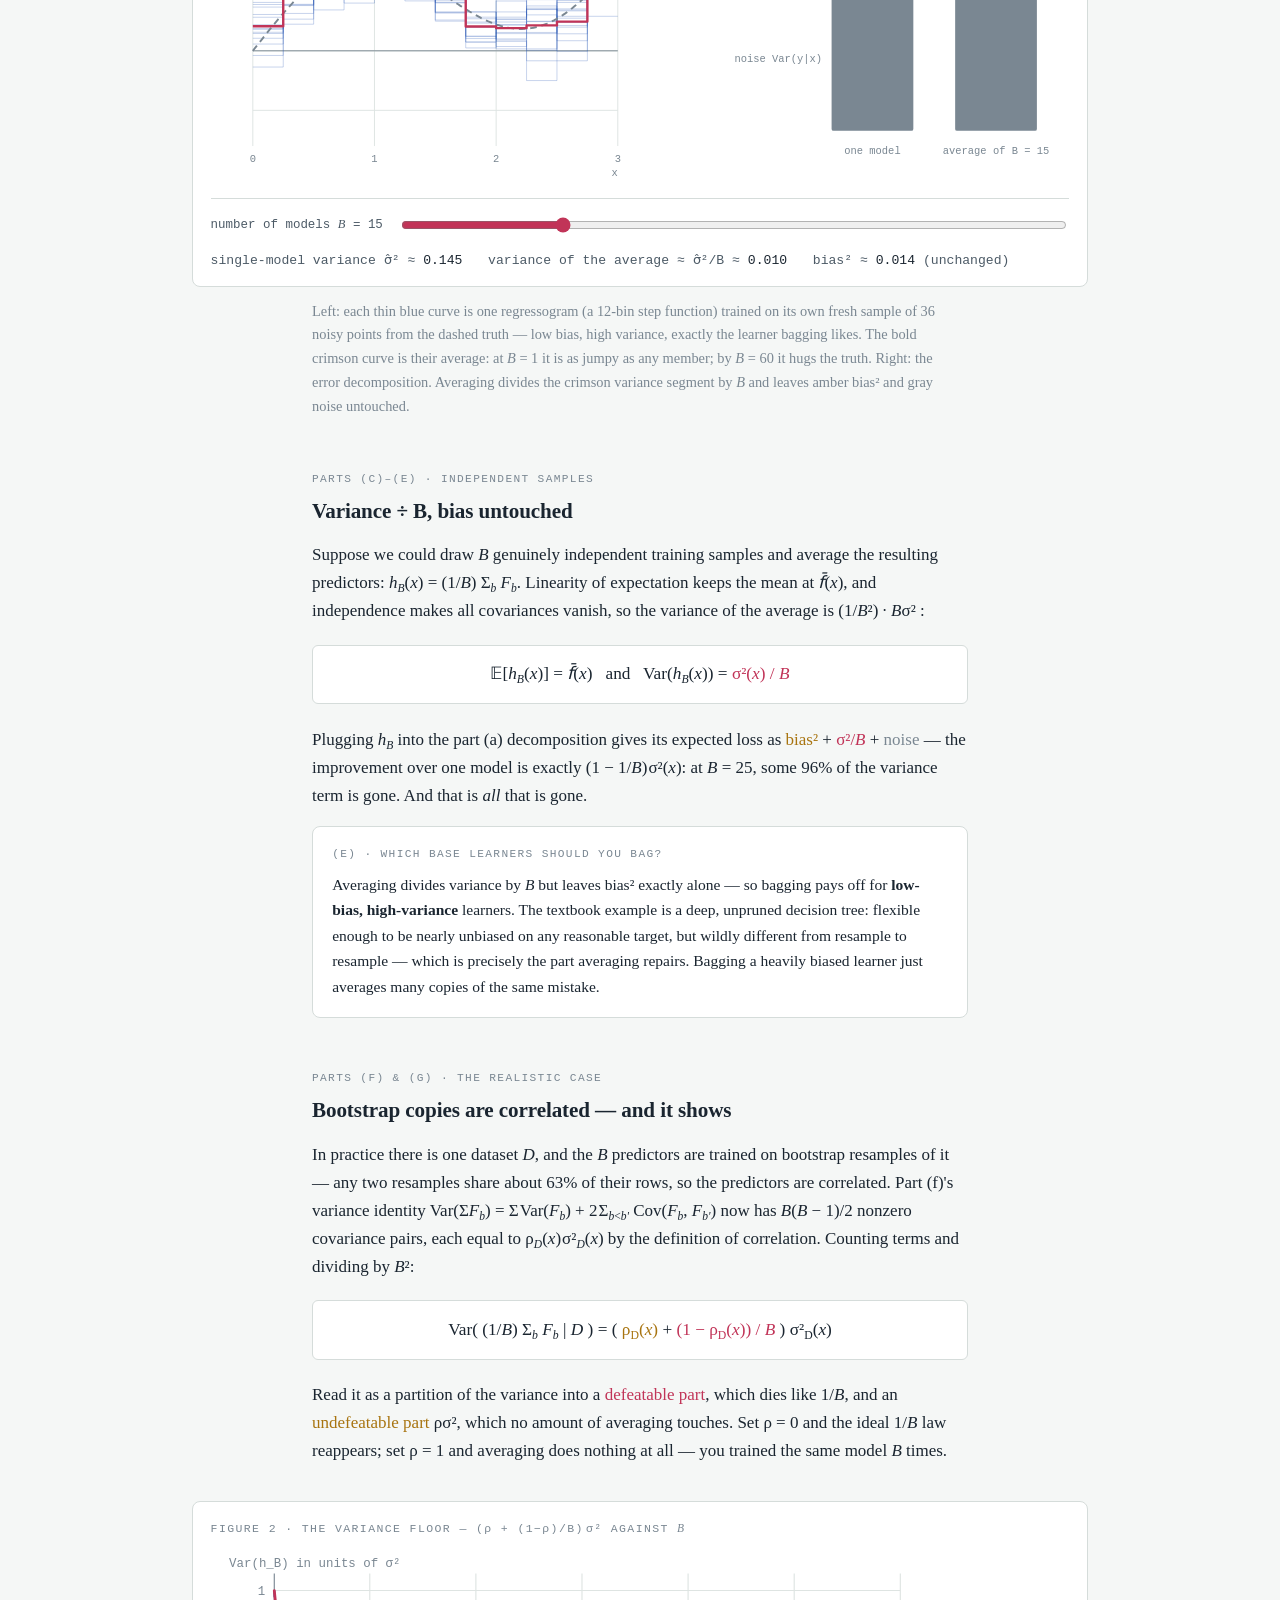
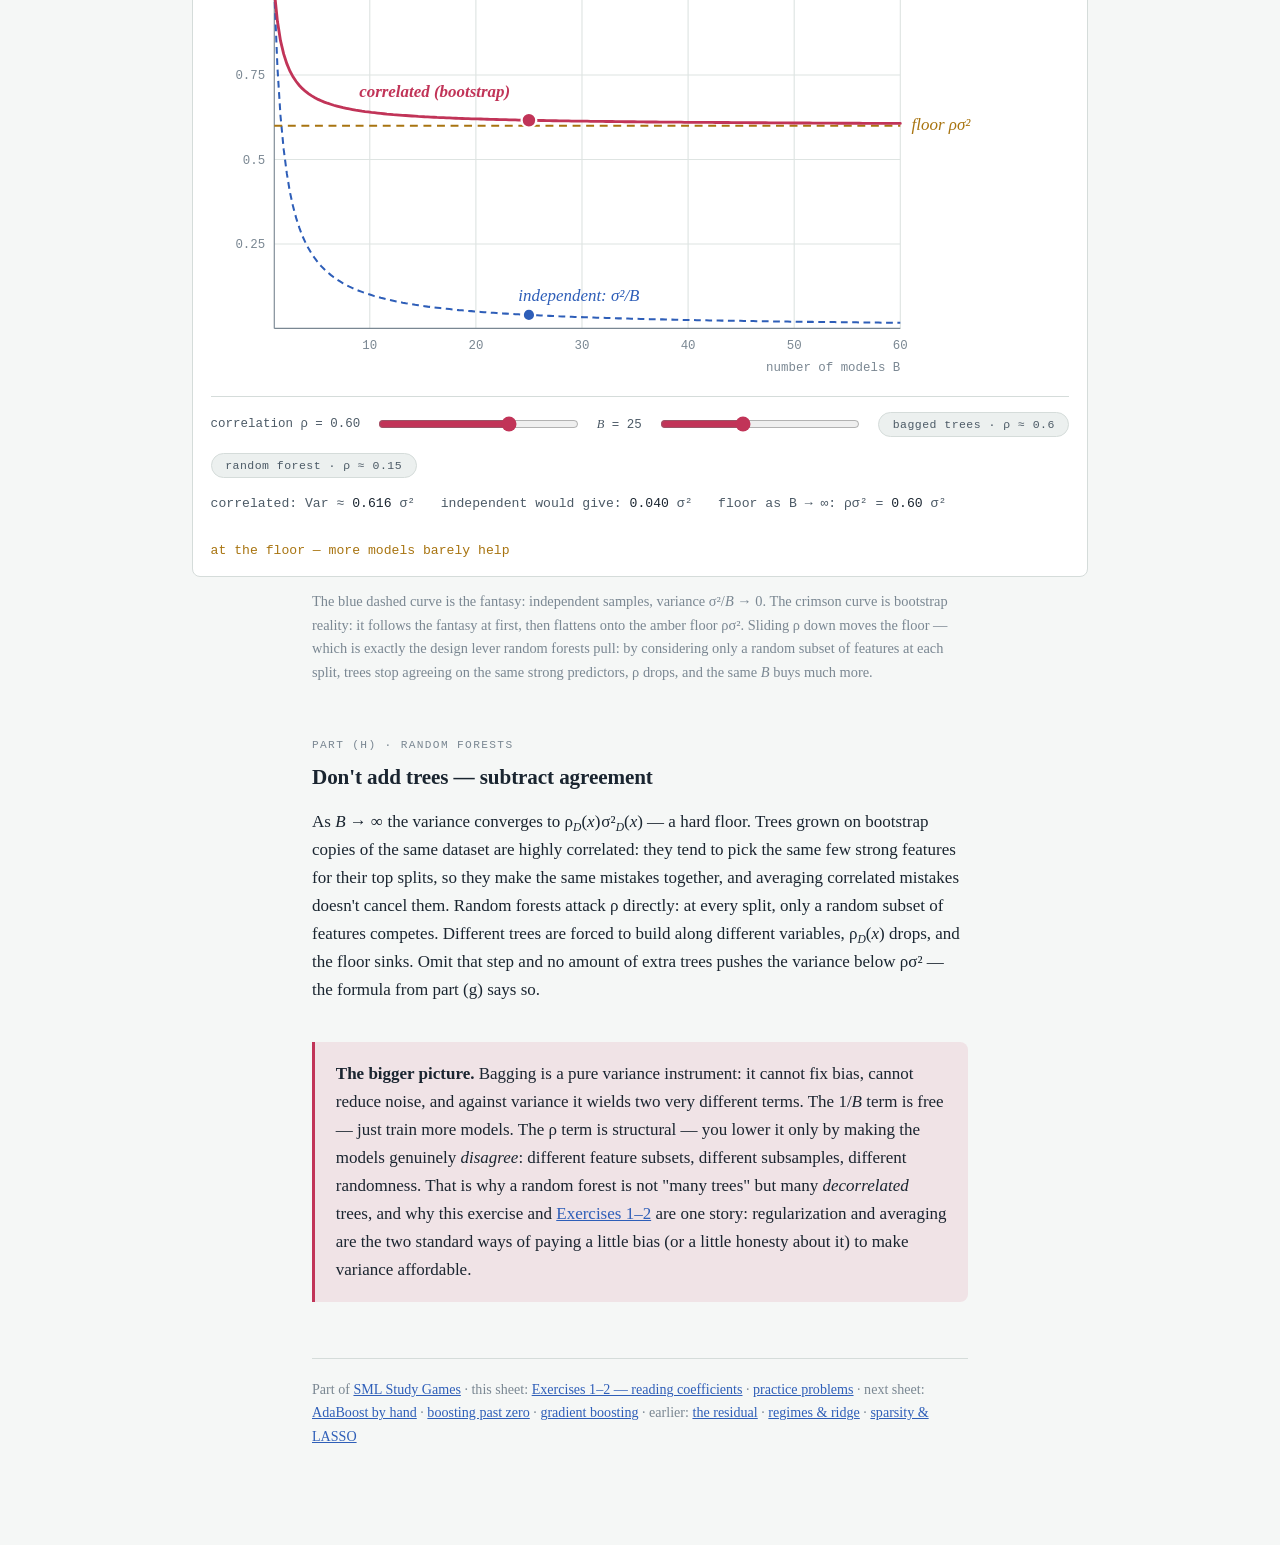
==== commit 20417b47: "Add Assignment 8 explainers: AdaBoost by hand, boosting past zero, gradient boosting, and a practice" ====
--- a/bagging.html
+++ b/bagging.html
@@ -749,6 +749,6 @@
   renderFloor();
 })();
 </script>
-<footer class="site prose">Part of <a href="./">SML Study Games</a> · this sheet: <a href="coefficients.html">Exercises 1–2 — reading coefficients</a> · <a href="practice7.html">practice problems</a> · earlier: <a href="residual.html">the residual</a> · <a href="regimes.html">regimes &amp; ridge</a> · <a href="lasso.html">sparsity &amp; LASSO</a></footer>
+<footer class="site prose">Part of <a href="./">SML Study Games</a> · this sheet: <a href="coefficients.html">Exercises 1–2 — reading coefficients</a> · <a href="practice7.html">practice problems</a> · next sheet: <a href="adaboost.html">AdaBoost by hand</a> · <a href="margins.html">boosting past zero</a> · <a href="gradboost.html">gradient boosting</a> · earlier: <a href="residual.html">the residual</a> · <a href="regimes.html">regimes &amp; ridge</a> · <a href="lasso.html">sparsity &amp; LASSO</a></footer>
 </body>
 </html>
